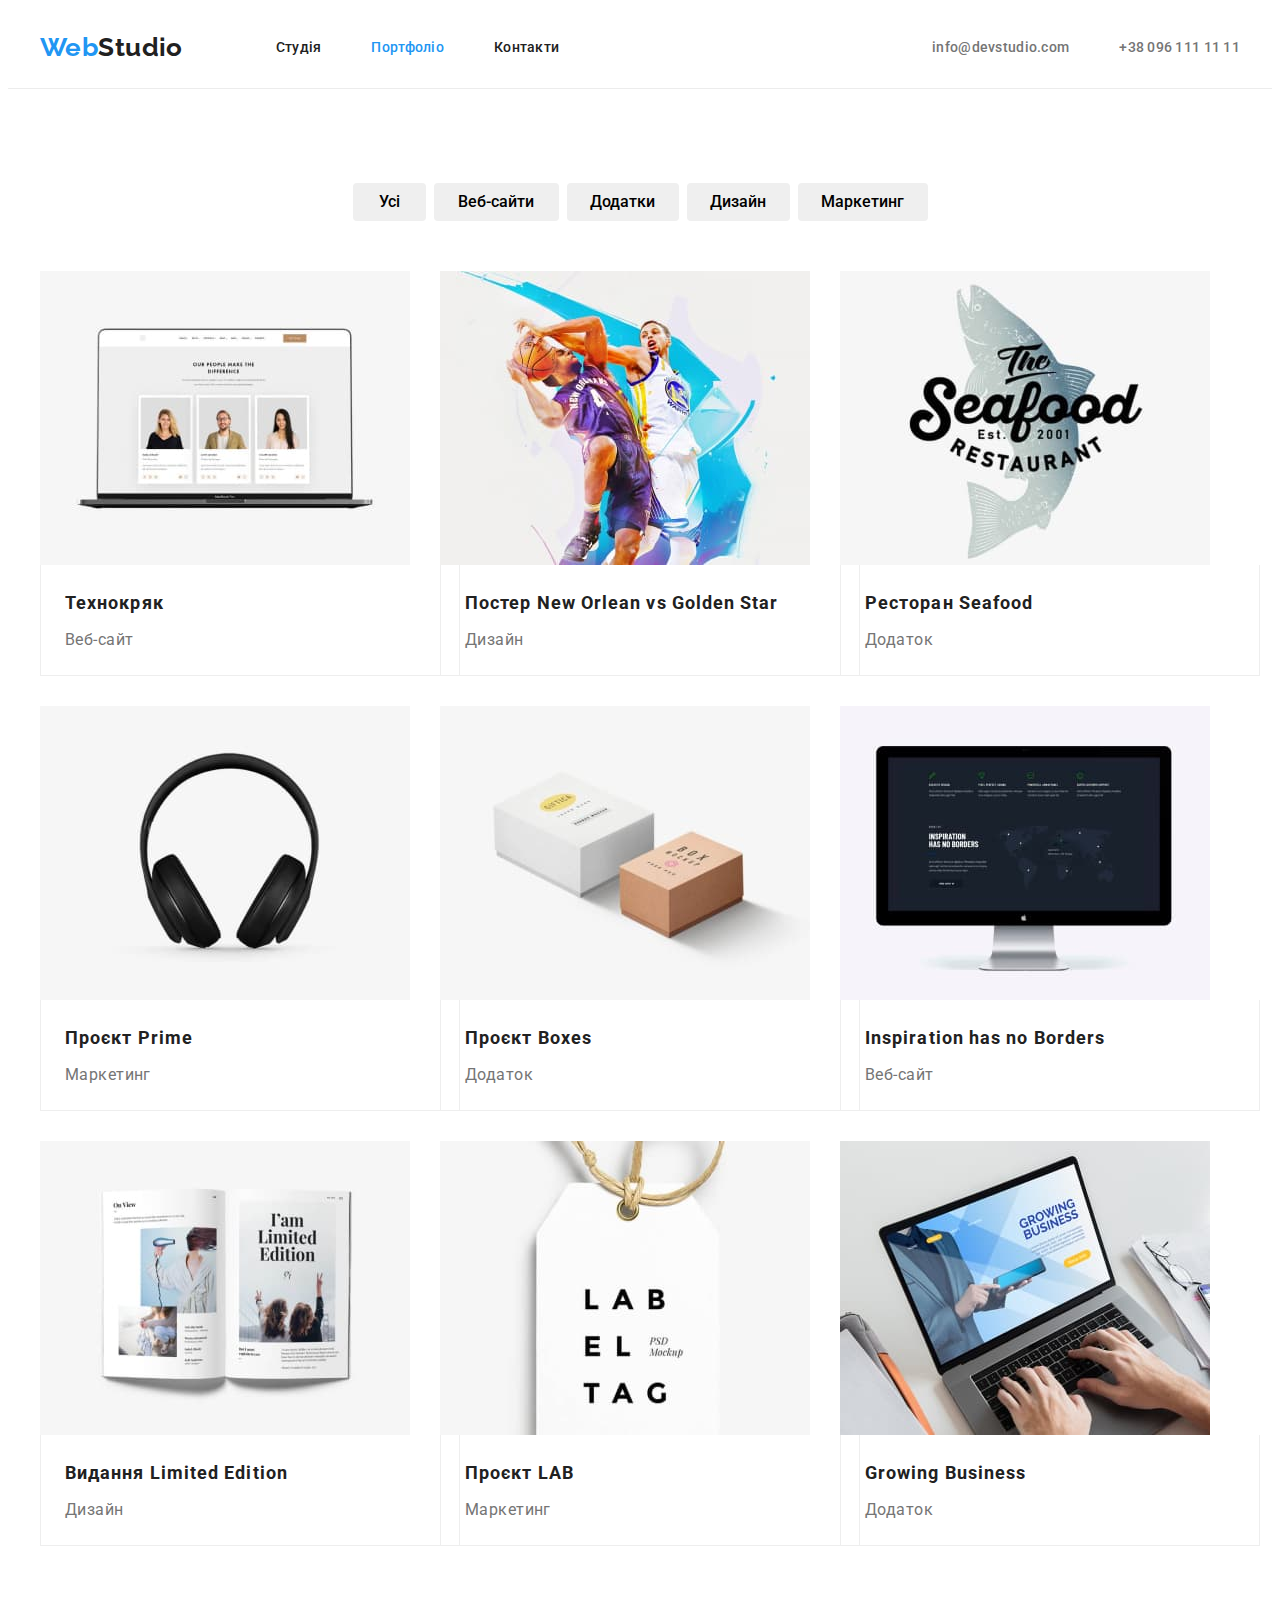
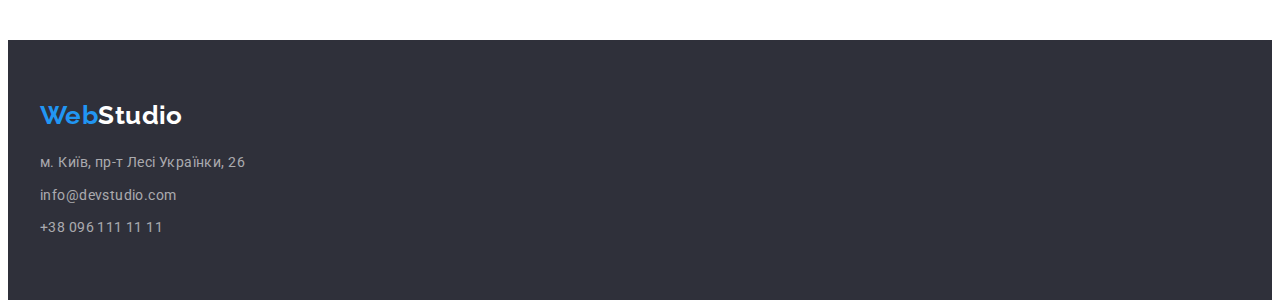
==== portfolio.html @ 88e623e2 "create" ====
<!DOCTYPE html>
<html lang="uk">
<head>
    <meta charset="UTF-8">
    <meta http-equiv="X-UA-Compatible" content="IE=edge">
    <meta name="viewport" content="width=device-width, initial-scale=1.0">
    <title>WebStudio</title>
    <link rel="preconnect" href="https://fonts.googleapis.com">
    <link rel="preconnect" href="https://fonts.gstatic.com" crossorigin>
    <link href="https://fonts.googleapis.com/css2?family=Raleway:wght@700&family=Roboto:wght@400;500;700;900&display=swap" rel="stylesheet">
    <link rel="stylesheet" href="https://cdnjs.cloudflare.com/ajax/libs/modern-normalize/1.1.0/modern-normalize.min.css" integrity="sha512-wpPYUAdjBVSE4KJnH1VR1HeZfpl1ub8YT/NKx4PuQ5NmX2tKuGu6U/JRp5y+Y8XG2tV+wKQpNHVUX03MfMFn9Q==" crossorigin="anonymous" referrerpolicy="no-referrer" />
    <link rel="stylesheet" href="./css/style.css" >
</head>
<body>
        <!--Шапка-->
        <header class="head-top  ">
        <div class="container main-nav">
        <a href="./index.html" class="logo"> <span class="logo-web">Web</span>Studio</a>
            <!--Навігація по сайті-->
            <nav class="nav">
                <ul class="site-nav">
                    <li class="item-nav">
                    <a href="./index.html" class="header-link ">Студія</a> 
                    </li>
                    <li class="item-nav">
                        <a href="./portfolio.html" class="header-link current">Портфоліо</a>
                    </li>
                    <li class="item-nav">
                        <a href="" class="header-link ">Контакти</a>
                    </li>
                </ul>
            </nav>
            <!--Контатки-->
            <ul class="auth-nav">
                <li class="item-nav">
                    <a href="mailto:info@devstudio.com" class="header-link">info@devstudio.com</a>
                </li>
                <li class="item-nav">
                    <a href="tel:+380961111111" class="header-link">+38 096 111 11 11</a>
                </li>
            </ul>
        </div>
        </header>
    
    <main>  
        <!--Кнопки фільтру-->
        
    <section class="  section ">
            <div class="container">  
            <h1 class="visually-hidden">Навігація фільтром сайту</h1>
            <ul class="buttons-filters ">
                <li class="buttons-filter"> 
                    <button class="button-filter button-all" type="button">Усі</button> 
                </li>
                <li class="buttons-filter">
                    <button class="button-filter button-web" type="button">Веб-сайти</button>
                </li>
                <li class="buttons-filter">
                    <button class="button-filter button-adds" type="button">Додатки</button>
                </li>
                <li class="buttons-filter">
                    <button class="button-filter button-dysain" type="button">Дизайн</button>
                </li>
                <li class="buttons-filter">
                    <button class="button-filter button-market" type="button">Маркетинг</button>
                </li>
            </ul>   
            <ul class="pic-list">
                <li class="photos-list">
                    <img src="./images/techno.jpg" class="img-item" width="370" height="294" alt="Зображення Ноутбук">
                    <div class="cards">
                        <h2 class="pic-title">Технокряк</h2>
                        <p class="pic-paragraph">Веб-сайт</p>
                    </div>
                </li>
                <li class="photos-list">
                    <img src="./images/new-orlean.jpg" class="img-item" width="370" height="294" alt="Пострер з баскетболістами">
                    <div class="cards">   
                        <h2 class="pic-title">Постер New Orlean vs Golden Star</h2>
                        <p class="pic-paragraph">Дизайн</p>
                    </div>    
                </li>
                <li class="photos-list">
                    <img src="./images/restoran.jpg" class="img-item" width="370" height="294" alt="Постер ресторану">
                    <div class="cards">    
                        <h2 class="pic-title">Ресторан Seafood</h2>
                        <p class="pic-paragraph">Додаток</p>
                    </div>    
                </li>
                <li class="photos-list">
                    <img src="./images/prime.jpg" class="img-item" width="370" height="294" alt="Зображення навушники">
                    <div class="cards">   
                        <h2 class="pic-title">Проєкт Prime</h2>
                        <p class="pic-paragraph">Маркетинг</p>
                    </div>
                </li>
                <li class="photos-list">
                    <img src="./images/boxes.jpg" class="img-item" width="370" height="294" alt="Зображення дві коробки ">
                    <div class="cards">   
                        <h2 class="pic-title">Проєкт Boxes</h2>
                        <p class="pic-paragraph">Додаток</p>
                    </div>
                </li>
                <li class="photos-list">
                    <img src="./images/inspiration.jpg" class="img-item" width="370" height="294" alt="Зображення монітор">
                    <div class="cards">    
                        <h2 class="pic-title">Inspiration has no Borders</h2>
                        <p class="pic-paragraph">Веб-сайт</p>
                    </div>
                </li>
                <li class="photos-list">
                    <img src="./images/limited.jpg" class="img-item" width="370" height="294" alt="Зображення відкрита книга">
                    <div class="cards">    
                        <h2 class="pic-title">Видання Limited Edition</h2>
                        <p class="pic-paragraph">Дизайн</p>
                    </div>
                </li>
                <li class="photos-list">
                    <img src="./images/lab.jpg" class="img-item" width="370" height="294" alt="Зображення лейба">
                    <div class="cards">    
                        <h2 class="pic-title">Проєкт LAB</h2>
                        <p class="pic-paragraph">Маркетинг</p>
                    </div>
                </li>
                <li class="photos-list">
                    <img src="./images/growing.jpg" class="img-item" width="370" height="294" alt="Зображення робота за на ноутбуці">
                    <div class="cards">    
                        <h2 class="pic-title">Growing Business</h2>
                        <p class="pic-paragraph">Додаток</p>
                    </div>
                </li>
            </ul>
        </div>
    </section>
    </main>
    
        <!--Підвал-->
        <footer class="footer">
        <div class="container footer-item">
            <a href="./index.html" class="logo-footer"><span class="logo-web">Web</span>Studio</a>
            <address class="address">
                <ul class="site-nav-footer">
                    <li>
                        <a href="https://goo.gl/maps/zZceFbnyoAsrNm7R6" class="address-items" rel="noreferrer noopener" target="_blank">м. Київ, пр-т Лесі Українки, 26</a>
                    </li>
                    <li>
                        <a href="mailto:info@devstudio.com" class="address-items">info@devstudio.com</a>
                    </li>
                    <li>
                        <a href="tel:+380961111111" class="address-items">+38 096 111 11 11</a>
                    </li>
                </ul>
            </address>
        </div>
        </footer>
    </body>
</html>
---- css/style.css ----
:root {
    --primary-text-color: #212121;
    --acent-color: #2196F3;
    --secondary-texy-color:#757575;
    --primary-fon-color: #ffffff;
    --secondary-fon-col: #F5F4FA;
    --darc-fon-color:#2F303A;
    --adres-color:rgba(255, 255, 255, 0.6);
    --work-fon-color:#F5F5F5;
    --header-border-color:#ECECEC;
    --color-cards-border: #EEEEEE;
    


    --primary-padding-bottom: 10px;
    
    

}
/* Палітра кольорів сайту */
/* Колір header : #FFFFFF; */
/* Колір секції наші переваги, і footer :  #2F303A */
/* Колір секцій наші переваги, чим ми займаємося :  #F5F5F5; */
/* Колір секції Наша команда : #F5F4FA */
/* Акцент: #2196F3; */
/* колір тексту: #2196F3; */
/* колір другорядного тексту: #757575; */


/* ------------index.html------------*/

body {
    font-family: 'Roboto', 'sans-serif';
    color: var(--primary-text-color);
    background-color:var(--primary-fon-color);
    font-weight: 400;
    font-size: 14px;
    line-height: 1.7;
    letter-spacing: 0.03em;
}

h1, h2, h3, h4, h5, h6, p {
    margin: 0;
    
}

ul {
    padding: 0;
    margin: 0;
   

}
.section {
    padding-top: 94px;
    padding-bottom:  94px;
}


/* ------------Шапка------------*/
header .auth-nav {
    display: flex;
}

.head-top  {
    background-color: var(--primary-fon-color);
    border-bottom: 1px solid var(--header-border-color);
    
}


.logo {
    font-family: 'Raleway', 'sans-serif';
    font-weight: 700;
    font-size: 26px;
    line-height: 1.2;
    text-decoration: none;
    color: var(--primary-text-color); 
    margin-right: 93px;   
}
.logo-web {
    color: var(--acent-color)
}

/* ------------Навігація по сайті------------*/


.main-nav {
    display: flex;
    align-items: center;
}

.site-nav {
    color: var(--primary-text-color);
    display: flex;      
}

.nav {
    margin-right: auto;
}

.site-nav .item-nav:not(:last-child) {
    margin-right: 50px;
}

.site-nav .header-link,
.site-nav {
    color: var(--primary-text-color);   
}

.site-nav .header-link:hover,
.site-nav .header-link:focus {
    color: var(--acent-color);
}

.header-link:active {
    color: var(--acent-color);
}
.header-link {
    display: block;
    padding-top: 32px;
    padding-bottom: 32px;
    font-weight: 500;
    font-size: 14px;
    line-height: 1.14;
    letter-spacing: 0.02em;
}

.auth-nav .item-nav + .item-nav {
    margin-left: 50px;
} 
/* ------------Контатки------------*/

.main-nav {
    justify-content: center;
}

.auth-nav .header-link,
.auth-nav  {
    color: var(--secondary-texy-color);
}


.auth-nav .header-link:hover,
.auth-nav .header-link:focus 
{
    color: var(--acent-color);
}

.site-nav .header-link.current {
    color: var(--acent-color);
}

.header-link {
    text-decoration: none;
}
.site-nav,
.auth-nav,
.list-benefits,
.team-list,
.buttons-filter,
.photos-list,
.list-work,
.site-nav-footer
{
    list-style: none;
}
/* ------------Герой------------*/

 .section-hero {
    background-color: var(--darc-fon-color);
    text-align: center; 
    padding-top: 200px;
    padding-bottom:200px;
    
}

.section .section-hero {
    padding: 0;
}

.hero-title {
    color: var(--primary-fon-color);
    max-width: 696px;
    font-weight: 900;
    font-size: 44px;
    line-height: 1.36;
    letter-spacing: 0.06em;
    text-transform: uppercase;
    margin-bottom: 30px;
    margin-left: auto;
    margin-right: auto;
    
}


/* ------------Кнопи------------*/

/* ------------Кнопки портфоліо------------*/
.buttons-filter  .button {
    font-weight: 500;
    font-size: 16px;
    line-height: 1.62;
    color: var(--primary-text-color);
    background-color: var(--secondary-fon-col);
    border: none;
}

.button {
    background-color: var(--secondary-fon-col);
    
}

.button-filter:hover,
.button-filter:focus,
.button-filter:active
 {
    background-color:var(--acent-color);
    color: var(--primary-fon-color);
    box-shadow: 0px 3px 1px rgba(0, 0, 0, 0.1), 0px 1px 2px rgba(0, 0, 0, 0.08), 0px 2px 2px rgba(0, 0, 0, 0.12);
    border-radius: 4px;
 }
 .button-filter {
    font-family: 'Roboto', 'sans-serif';
    border: 0;
    font-weight: 500;
    font-size: 16px;
    line-height:1.62;
    text-align: center;
    border-radius: 4px;
    cursor: pointer;
    max-height: 38px;
    padding-top: 6px;
    padding-bottom: 6px;
    padding-left: 22px;
    padding-right: 22px;
    
 }
 .button-all {
    width: 73px;
    padding-left: 25px;
    padding-right: 25px;
}
.button-web {
    width: 125px;
}
.button-adds {
    width: 112px;
}
.button-dysain {
    width: 103px;
}
.button-market {
    width: 130px;
    
}

 /* ------------Кнопка секції герой------------*/

.button-style {

    background-color: var(--acent-color);
    color: var(--primary-fon-color);
    border: none;
    cursor: pointer;
    font-weight: 700;
    font-size: 16px;
    line-height: 1.87;
    display: inline-block;
    background: var(--acent-color);
    border-radius: 4px;
    max-width: 216px;
    max-height: 50px;
    padding: 10px 32px;

    
}   
.button-style:hover,
.button-style:focus,
.button-style:active
 {
    background-color: var(--secondary-fon-col);
    color: var(--primary-text-color);
    box-shadow: 0px 4px 4px rgba(0, 0, 0, 0.15);
    border-radius: 4px;
}
/* ------------Наші переваги------------*/



.list-benefits {
    display: flex;    
}
.list-item {
    width: 270px;
}

.list-benefits .list-item:not(:last-child) {
     margin-right: 30px;

}

.visually-hidden { 
    position: absolute;
    width: 1px;
    height: 1px;
    margin: -1px;
    border: 0;
    padding: 0;
    white-space: nowrap;
    clip-path: inset(100%);
    clip: rect(0 0 0 0);
    overflow: hidden;
}

.list-title {
    font-weight: 700;
    line-height: 1.14;
    text-transform: uppercase;
    color: var(--primary-text-color);
    margin-bottom:var(--primary-padding-bottom) ;
}
.paragraph {
    
    color: var(--secondary-texy-color);
}

/* ------------Чим ми займаємося------------*/

.nopadding {
    padding-top: 0px;
}

.section-work-title {
    font-weight: 700;
    font-size: 36px;
    line-height: 1.16;
    letter-spacing: 0.03em;
    
}

.section-work-title {
    margin-bottom: 50px;
    text-align: center;
}
.list-work { 
    display:flex;    
    
}
.list-work .item-do {
    margin-right: 30px;
}
.list-work .item-do:last-child {
    margin-right: 0;
}

.img-item,
.team-picks {
    display: block;
    width: 100%;
    height: auto;
}

/* ------------Наша команда------------*/

.section-team {
    background-color: var(--secondary-fon-col);        
}

.section-title {
    font-weight: 700;
    font-size: 36px;
    line-height: 1.16;
    text-align: center;
    margin-bottom: 50px;
}

.paragraph-team {
    font-size: 16px;
    text-align: center;
    color: var(--secondary-texy-color); 
    margin-bottom: 30px;
}
.team-title {
    font-size: 16px;
    font-weight: 500;
    line-height: 1.18;
    text-align: center;
    margin-bottom:var(--primary-padding-bottom) ;    
}
.team {
    display: flex;
    justify-content: center;
}
.team .team-list:not(:last-child) {
    margin-right: 30px;
}
.team-picks {
    margin-bottom: 30px;
}
.team-list {
    box-shadow: 0px 1px 3px rgba(0, 0, 0, 0.12), 0px 1px 1px rgba(0, 0, 0, 0.14), 0px 2px 1px rgba(0, 0, 0, 0.2);
border-radius: 0px 0px 4px 4px;
background-color: var(--primary-fon-color);

}

/* ------------Підвал------------*/

.footer {
    background-color: var(--darc-fon-color); 
    padding-top: 60px;
    padding-bottom: 60px; 
}

.footer-item > .logo-footer {
    margin-bottom: 20px;
    
}


.logo-footer {
    font-family: 'Raleway', 'sans-serif';
    font-weight: 700;
    font-size: 26px;
    line-height: 1.2;
    color: var(--primary-fon-color);
    text-decoration: none;
    display: inline-block;
    
}

.site-nav-footer > li:not(:last-child) {
    margin-bottom: 9px;
    
}


.address {
    font-style: normal;
}
.address-item {
    color: var(--primary-fon-color);
    text-decoration: none;
}

.address-items {
    color: var(--adres-color); 
    text-decoration: none;   
}
.address-items:hover,
.address-items:focus {
    color: var(--acent-color);
}

/* --------Портфоліо--------- */
.pic-title {
    font-weight: 700;
    font-size: 18px;
    line-height: 2;
    letter-spacing: 0.06em;
    color: var(--primary-text-color);
    
}
.pic-paragraph {
    font-size: 16px;
    line-height: 1.87;
    color: var(--secondary-texy-color);
}


/* --------Універсальні--------- */

.container {
    width: 1200px;
    padding-left:  15px;
    padding-right:  15px;
    margin: 0 auto;
    
}


.port {
    border: 1px solid var(--header-border-color);
    border-top: none;
    border-left: none;
    border-right: none;
}
.pic-list {
    display: flex;
    flex-wrap: wrap;       
}

.photos-list {
    width: 370px;
    margin-right: 30px;
    margin-bottom: 30px;
    
}

.photos-list:nth-child(3n) {
    margin-right: 0;
    
}
.photos-list:nth-last-child(-n+3) {
    margin-bottom: 0;
}

.buttons-filters {
    display: flex;
    justify-content:center;
    margin-bottom: 50px;
   
}
.buttons-filter:not(:first-child) {
    margin-left: 8px;
}

.portfolio-list {
    justify-content: center;
}


.cards {
    border: 1px solid var(--color-cards-border);
    border-top: none;
    width: 370px;
    padding-top: 20px;
    padding-bottom: 20px;
    padding-left: 24px;
    padding-right: 24px;
}

.cards> .pic-title {  
    margin-bottom: 4px;
}
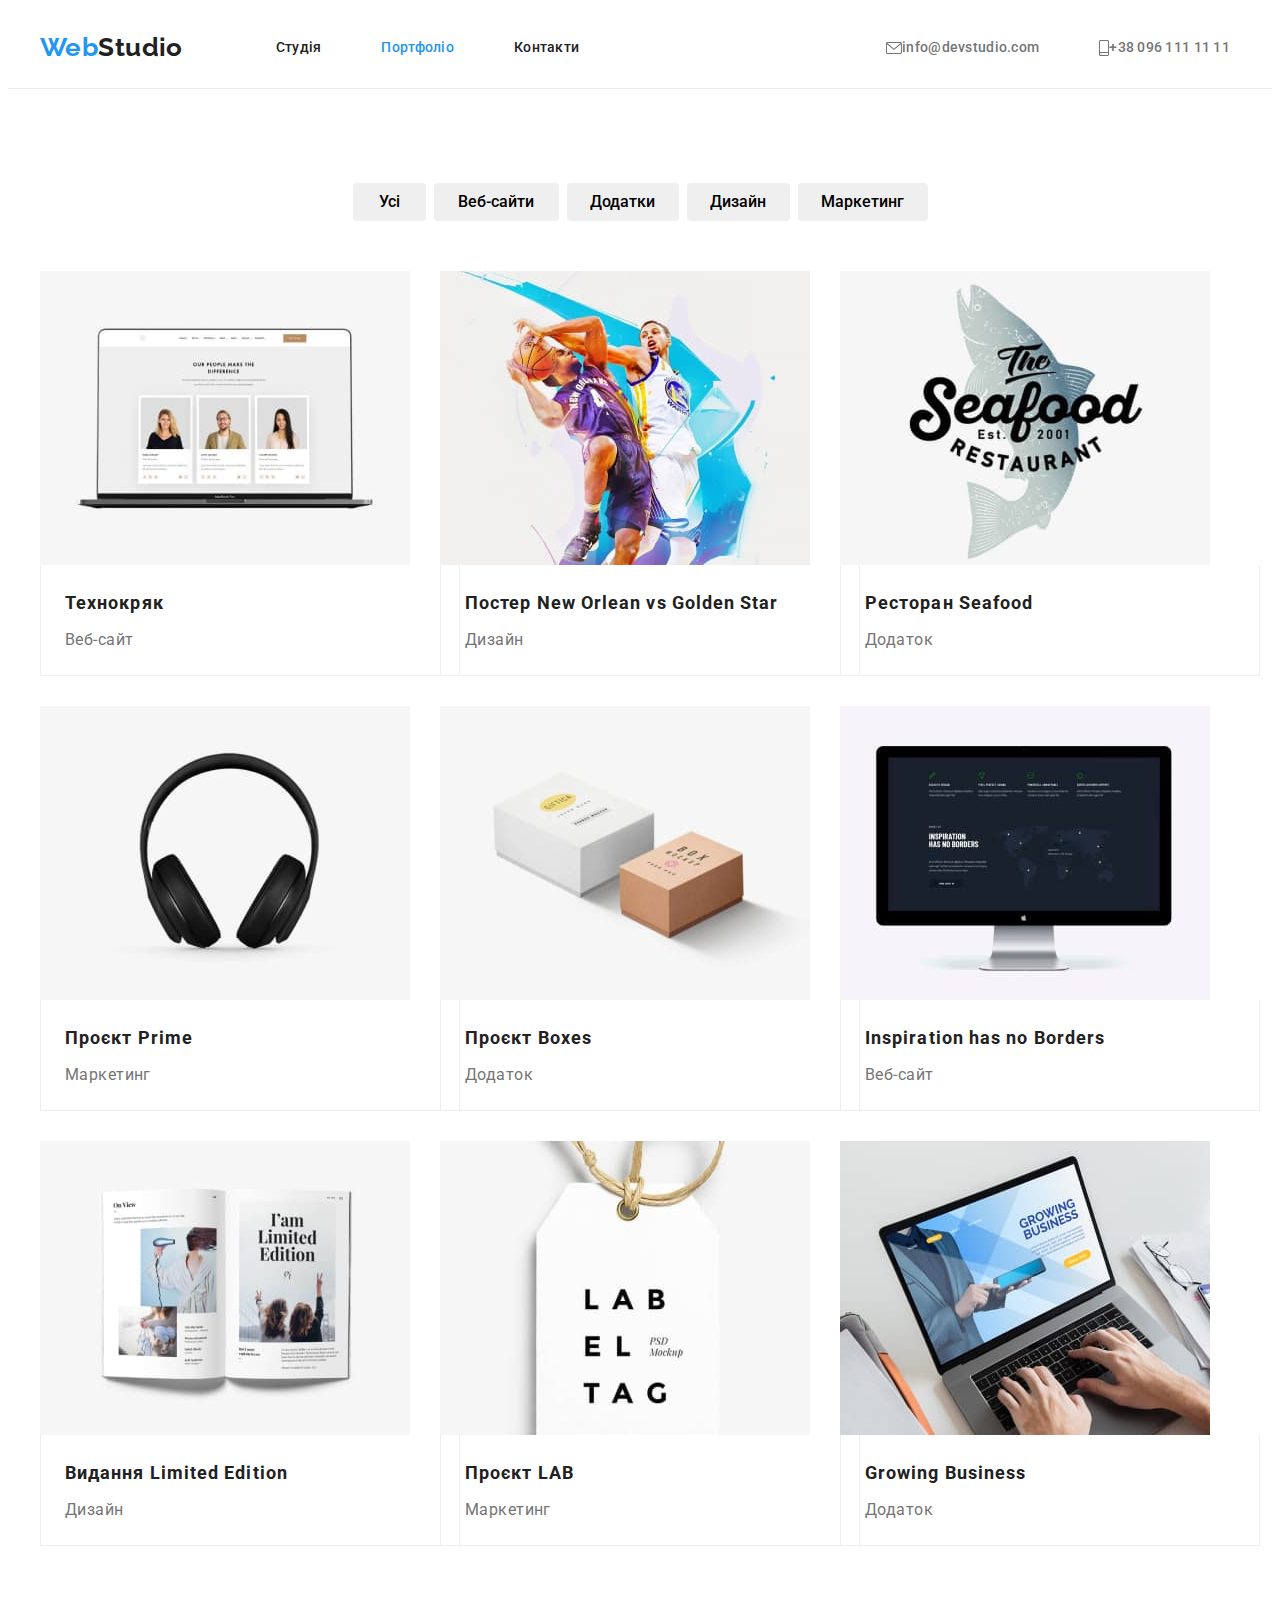
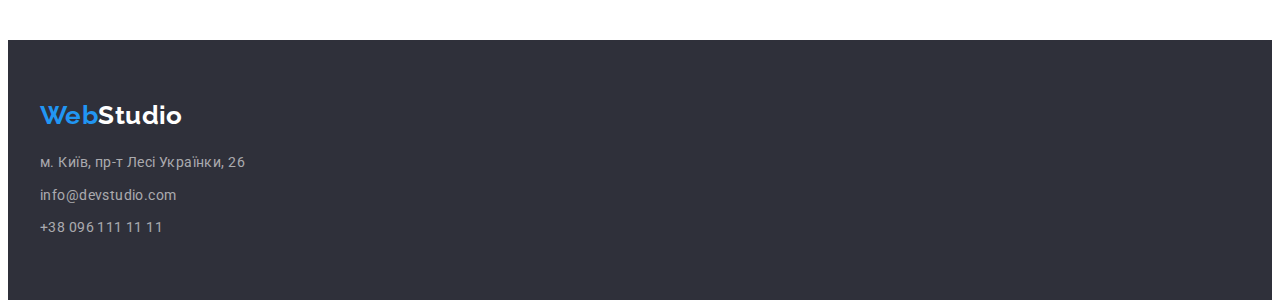
==== commit ba294eaa: "wd" ====
--- a/portfolio.html
+++ b/portfolio.html
@@ -33,10 +33,14 @@
             <!--Контатки-->
             <ul class="auth-nav">
                 <li class="item-nav">
-                    <a href="mailto:info@devstudio.com" class="header-link">info@devstudio.com</a>
+                    <a href="mailto:info@devstudio.com" class="header-link"><svg width="16" height="12" class="icon-mail">
+                        <use href="./images/icons.svg#icon-letter"></use>
+                     </svg>info@devstudio.com</a>
                 </li>
                 <li class="item-nav">
-                    <a href="tel:+380961111111" class="header-link">+38 096 111 11 11</a>
+                    <a href="tel:+380961111111" class="header-link"><svg width="10" height="16" class="icon-mail">
+                        <use href="./images/icons.svg#icon-tel"></use>
+                     </svg>+38 096 111 11 11</a>
                 </li>
             </ul>
         </div>
--- a/css/style.css
+++ b/css/style.css
@@ -9,6 +9,9 @@
     --work-fon-color:#F5F5F5;
     --header-border-color:#ECECEC;
     --color-cards-border: #EEEEEE;
+    --background-color-hero: #C4C4C4;
+    --border-clients-color: #AFB1B8;
+    --bacjground-color-footer-lincs: rgba(255, 255, 255, 0.1);
     
 
 
@@ -81,6 +84,8 @@
     color: var(--acent-color)
 }
 
+
+
 /* ------------Навігація по сайті------------*/
 
 
@@ -160,22 +165,77 @@
 .buttons-filter,
 .photos-list,
 .list-work,
-.site-nav-footer
+.site-nav-footer,
+.list-client,
+.footer-list
 {
     list-style: none;
 }
+
+.icon-nav1,
+.icon-nav2 {
+    margin-right: 10px;
+}
+
+.icon-nav1:hover,
+.icon-nav2:focus {
+    color: var(--acent-color);
+    fill: currentColor;
+}
+
+.icon-nav1 {
+    width: 16px;
+    height: 12px;
+    fill: var(--secondary-texy-color);
+}
+.icon-nav2 {
+    width: 10px;
+    height: 16px;
+    fill: var(--secondary-texy-color);
+}
+
+
+.header-link {
+    display: flex;
+    margin-right: 10px;
+    align-items: center;
+    justify-content: center;
+
+}
+/* ------------Декоративні елементи------------*/
+
+.icon-nav1,
+.icon-nav2 {
+    color: var(--secondary-texy-color);
+    fill: var(--secondary-texy-color);
+}
+
+.nav-icon:hover,
+.nav-icon:focus {
+    color: var(--acent-color);
+}
+
 /* ------------Герой------------*/
 
  .section-hero {
-    background-color: var(--darc-fon-color);
+
+    background-image: linear-gradient(rgba(47, 48, 58, 0.4),
+    rgba(47, 48, 58, 0.4)),
+    url(../images/hero.jpg) ;
+    background-repeat: no-repeat; 
+    background-size: cover;
+    background-color: var(--darc-fon-color); 
     text-align: center; 
     padding-top: 200px;
     padding-bottom:200px;
+    max-width: 1600px;
+    margin: 0 auto;
     
 }
 
 .section .section-hero {
     padding: 0;
+    
 }
 
 .hero-title {
@@ -216,7 +276,10 @@
  {
     background-color:var(--acent-color);
     color: var(--primary-fon-color);
-    box-shadow: 0px 3px 1px rgba(0, 0, 0, 0.1), 0px 1px 2px rgba(0, 0, 0, 0.08), 0px 2px 2px rgba(0, 0, 0, 0.12);
+    box-shadow: 0px 3px 1px 
+    rgba(0, 0, 0, 0.1), 0px 1px 2px 
+    rgba(0, 0, 0, 0.08), 0px 2px 2px 
+    rgba(0, 0, 0, 0.12);
     border-radius: 4px;
  }
  .button-filter {
@@ -322,7 +385,23 @@
 .paragraph {
     
     color: var(--secondary-texy-color);
-}
+
+}
+
+  
+.privileges-item {
+    display: flex;
+    justify-content: center;
+    align-items: center;
+    margin-bottom: 30px;
+    width: 270px;
+    height: 120px;
+    background: #F5F4FA;
+    border-radius: 4px;
+    
+}
+
+
 
 /* ------------Чим ми займаємося------------*/
 
@@ -378,7 +457,7 @@
     font-size: 16px;
     text-align: center;
     color: var(--secondary-texy-color); 
-    margin-bottom: 30px;
+    margin-bottom: 16px;
 }
 .team-title {
     font-size: 16px;
@@ -398,9 +477,87 @@
     margin-bottom: 30px;
 }
 .team-list {
-    box-shadow: 0px 1px 3px rgba(0, 0, 0, 0.12), 0px 1px 1px rgba(0, 0, 0, 0.14), 0px 2px 1px rgba(0, 0, 0, 0.2);
+    box-shadow: 
+    0px 1px 3px
+    rgba(0, 0, 0, 0.12),
+    0px 1px 1px rgba(0, 0, 0, 0.14),
+    0px 2px 1px rgba(0, 0, 0, 0.2);
 border-radius: 0px 0px 4px 4px;
 background-color: var(--primary-fon-color);
+
+}
+
+.team-list-socialm {
+    display: flex;
+    justify-content: center;
+    align-items: center;
+}
+
+.team-item-socialm {
+ width: 44px;
+ height: 44px;
+ padding-bottom: 30px;
+ 
+}
+.team-item-socialm:not(:last-child) {
+margin-right: 10px;
+}
+.team-soc-link  {
+    width: 100%;
+    height: 100%;  
+    display: flex;
+    border-radius: 50%;
+    justify-content: center;
+    align-items: center;
+    
+}
+.team-soc-link:focus 
+
+/* ------------Наші клієнти------------*/
+.section-clients {
+    background-color: var(--work-fon-color);
+}
+.list-client {
+    display: flex;
+    justify-content: center;
+
+}
+.client-header {
+    
+    font-size: 36px;
+    line-height: 1.16;
+    text-align: center;
+    display: flex;
+    justify-content: center;
+    align-items: center;
+    margin-bottom: 50px;
+}
+.company {
+    width: 170px;
+    height: 92px;
+    border: 1px solid var(--border-clients-color);
+    border-radius: 4px;
+    align-items: center;
+    justify-content: center;
+}
+.company:not(:last-child) {
+    margin-right: 30px;
+}
+.icon-clients {
+    display: inline-block;
+    align-items: center;
+    justify-content: center;
+    padding: auto;
+    width: 106px;
+    height: 60px;
+    
+}
+
+.company-two {
+    display: inline-flex;
+    padding: 16px 32px;
+    align-items: center;
+    justify-content: center;
 
 }
 
@@ -437,6 +594,8 @@
 
 .address {
     font-style: normal;
+    width: 231px;
+    margin-right: 70px;
 }
 .address-item {
     color: var(--primary-fon-color);
@@ -450,6 +609,57 @@
 .address-items:hover,
 .address-items:focus {
     color: var(--acent-color);
+}
+
+.footer-title {
+    color:var(--secondary-fon-col);
+    font-weight: 700;
+    font-size: 14px;
+    line-height: 1.14;
+    letter-spacing: 0.03em;
+    text-transform: uppercase;
+    margin-bottom: 20px;
+}
+
+.footer-soc-lincs {
+    display: inline-flex;
+    justify-content: center;
+    align-content: center;
+    width: 44px;
+    height: 44px;
+    background-color:var(--bacjground-color-footer-lincs);
+    border-radius: 50%;
+}
+
+.footer-soc-lincs:focus,
+.footer-soc-lincs:hover {
+    background-color: var(--acent-color);
+}
+
+.footer-soc-lincs:not(:last-child) {
+    margin-right: 10px;
+    }
+
+.footer-icon-linc {
+    display: flex;
+    justify-content: center;
+    align-items: center;
+}
+.footer-div {
+    display: flex;
+    align-items: center;
+}
+
+.logo-footer {
+    margin-bottom: 20px;
+}
+
+.div-fot {
+    margin-bottom: 30px;
+}
+
+.icons-svg {
+    fill:var(--primary-fon-color);
 }
 
 /* --------Портфоліо--------- */
@@ -504,7 +714,22 @@
 .photos-list:nth-last-child(-n+3) {
     margin-bottom: 0;
 }
-
+.photos-list:hover
+ {
+    box-shadow: 0px 3px 1px
+     rgba(0, 0, 0, 0.1), 0px 1px 2px 
+     rgba(0, 0, 0, 0.08), 0px 2px 2px
+     rgba(0, 0, 0, 0.12);
+    border-radius: 4px;
+}
+
+.photos-list:focus {
+    box-shadow: 0px 3px 1px
+     rgba(0, 0, 0, 0.1), 0px 1px 2px 
+     rgba(0, 0, 0, 0.08), 0px 2px 2px
+     rgba(0, 0, 0, 0.12);
+    border-radius: 4px;
+}
 .buttons-filters {
     display: flex;
     justify-content:center;
@@ -533,3 +758,4 @@
 .cards> .pic-title {  
     margin-bottom: 4px;
 }
+
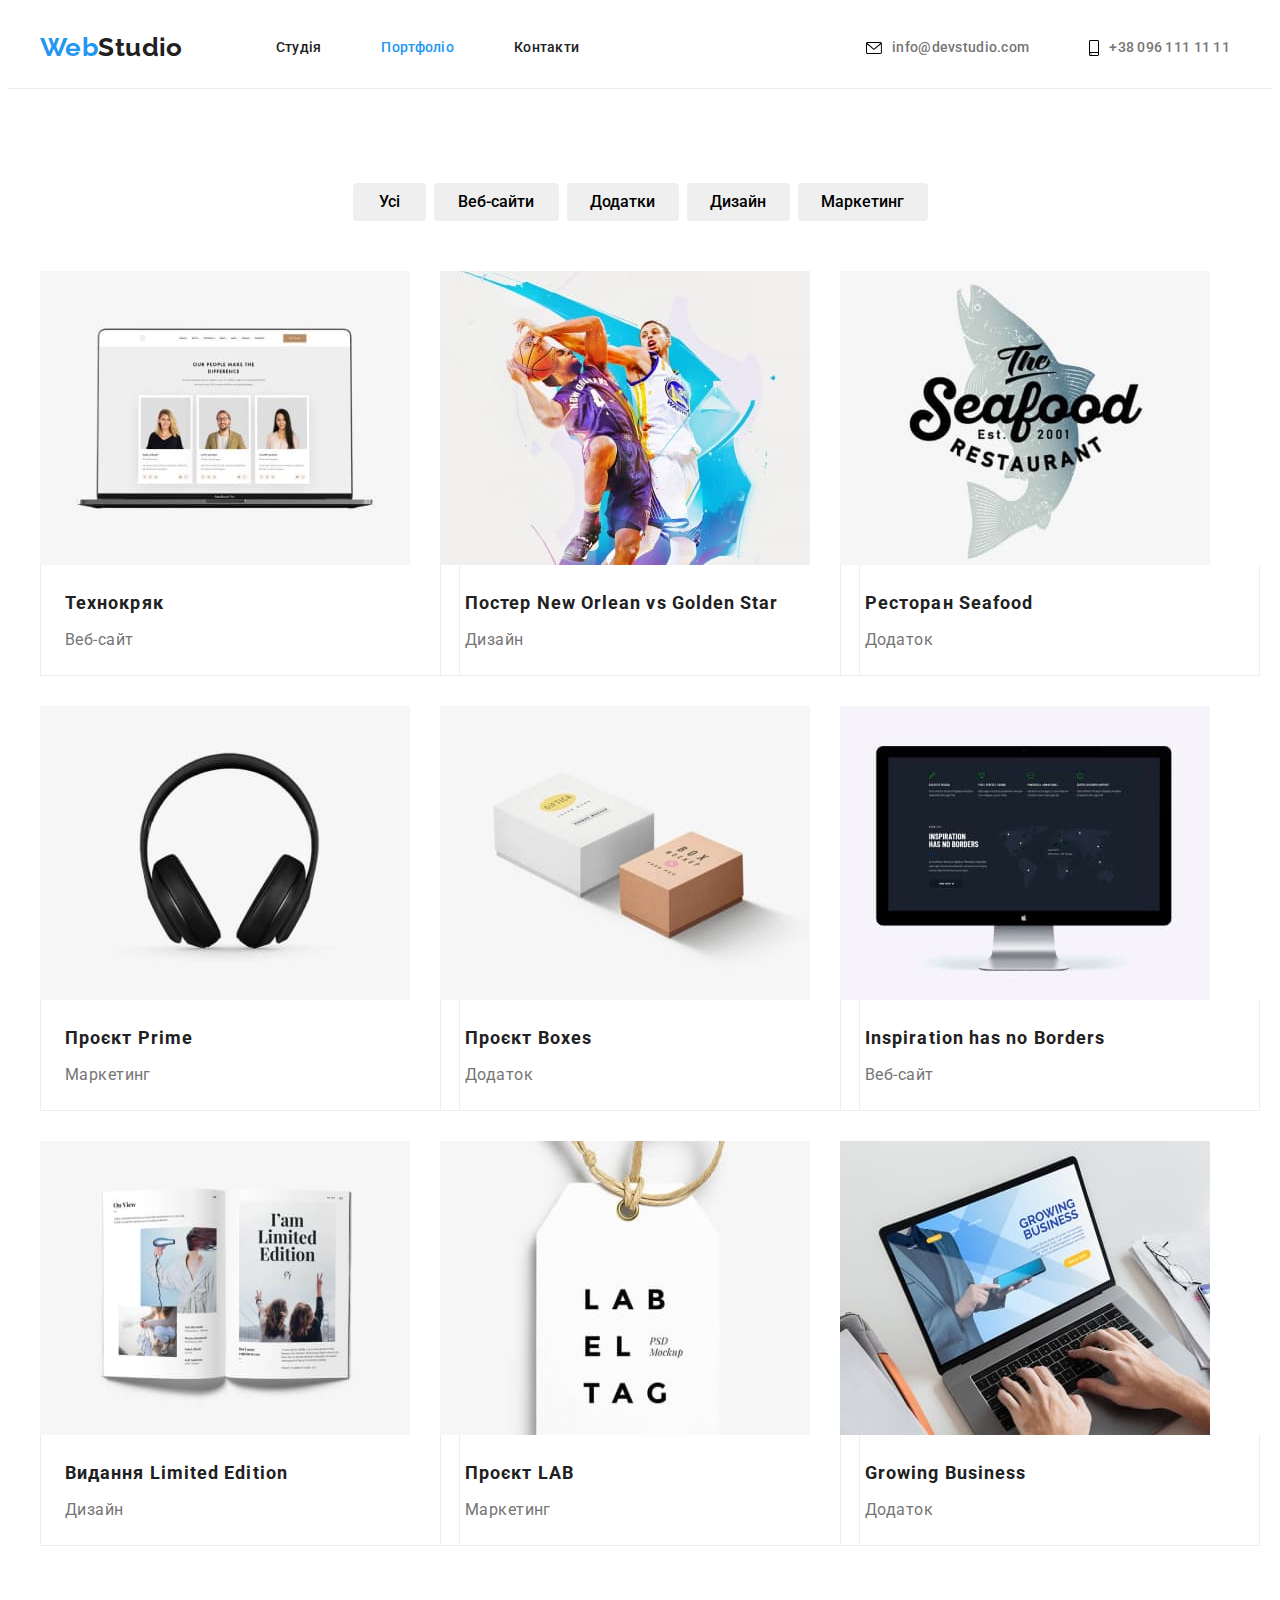
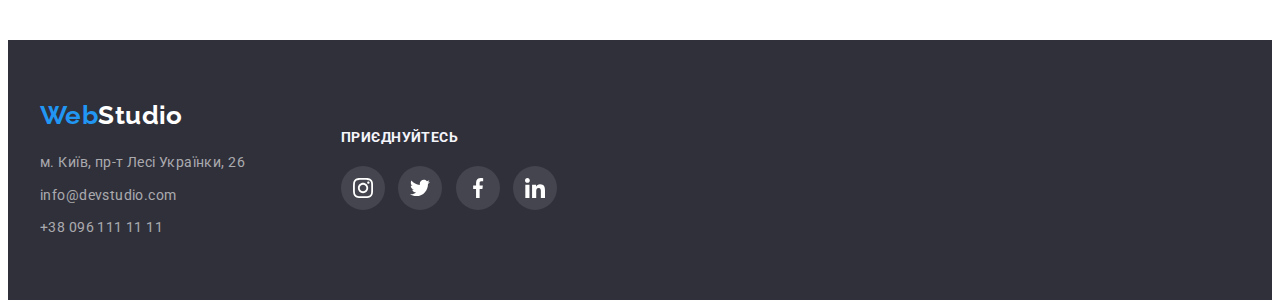
==== commit c748bf89: "add hover and focus in company sections" ====
--- a/portfolio.html
+++ b/portfolio.html
@@ -140,22 +140,57 @@
     
         <!--Підвал-->
         <footer class="footer">
-        <div class="container footer-item">
-            <a href="./index.html" class="logo-footer"><span class="logo-web">Web</span>Studio</a>
-            <address class="address">
-                <ul class="site-nav-footer">
-                    <li>
-                        <a href="https://goo.gl/maps/zZceFbnyoAsrNm7R6" class="address-items" rel="noreferrer noopener" target="_blank">м. Київ, пр-т Лесі Українки, 26</a>
-                    </li>
-                    <li>
-                        <a href="mailto:info@devstudio.com" class="address-items">info@devstudio.com</a>
-                    </li>
-                    <li>
-                        <a href="tel:+380961111111" class="address-items">+38 096 111 11 11</a>
-                    </li>
-                </ul>
-            </address>
-        </div>
-        </footer>
+            <div class="container footer-item">
+                <div class="footer-div">
+                <address class="address">
+                <a href="./index.html" class="logo-footer"><span class="logo-web">Web</span>Studio</a>
+                    <ul class="site-nav-footer">
+                        <li>
+                            <a href="https://goo.gl/maps/zZceFbnyoAsrNm7R6" class="address-items" rel="noreferrer noopener" target="_blank">м. Київ, пр-т Лесі Українки, 26</a>
+                        </li>
+                        <li>
+                            <a href="mailto:info@devstudio.com" class="address-items">info@devstudio.com</a>
+                        </li>
+                        <li>
+                            <a href="tel:+380961111111" class="address-items link-end">+38 096 111 11 11</a>
+                        </li>
+                    </ul>
+                </address>
+                <div class="div-fot">
+                    <h3 class="footer-title">приєднуйтесь</h3>
+                    <ul class="footer-list">
+                        <li class="footer-soc-lincs">
+                            <a class="footer-icon-linc" href="#">
+                                <svg class="icons-svg" width="20" height="20">
+                                    <use href="./images/icons.svg#icon-instagram"></use>
+                                </svg>
+                            </a>
+                        </li>
+                        <li class="footer-soc-lincs">
+                            <a class="footer-icon-linc" href="#">
+                                <svg  class="icons-svg" width="20" height="20">
+                                    <use href="./images/icons.svg#icon-twitter-1"></use>
+                                </svg>
+                            </a>
+                        </li>
+                        <li class="footer-soc-lincs">
+                            <a class="footer-icon-linc" href="#">
+                                <svg class="icons-svg" width="20" height="20">
+                                    <use href="./images/icons.svg#icon-facebook"></use>
+                                </svg>
+                            </a>
+                        </li>
+                        <li class="footer-soc-lincs">
+                            <a class="footer-icon-linc" href="#">
+                                <svg class="icons-svg" width="20" height="20">
+                                    <use href="./images/icons.svg#icon-linkedin"></use>
+                                </svg>
+                            </a>
+                        </li>
+                    </ul>
+                </div>
+            </div>
+            </div>
+            </footer>
     </body>
 </html>--- a/css/style.css
+++ b/css/style.css
@@ -12,7 +12,7 @@
     --background-color-hero: #C4C4C4;
     --border-clients-color: #AFB1B8;
     --bacjground-color-footer-lincs: rgba(255, 255, 255, 0.1);
-    
+    --primery-icon-color:#AFB1B8;
 
 
     --primary-padding-bottom: 10px;
@@ -149,6 +149,7 @@
 .auth-nav .header-link:focus 
 {
     color: var(--acent-color);
+    fill: var(--acent-color);
 }
 
 .site-nav .header-link.current {
@@ -173,14 +174,13 @@
 }
 
 .icon-nav1,
-.icon-nav2 {
+.icon-mail {
     margin-right: 10px;
 }
 
 .icon-nav1:hover,
 .icon-nav2:focus {
-    color: var(--acent-color);
-    fill: currentColor;
+ fill: var(--acent-color);
 }
 
 .icon-nav1 {
@@ -202,18 +202,19 @@
     justify-content: center;
 
 }
+
+
+.header-link:focus,
+.header-link:hover
+ {
+    fill: var(--acent-color);
+}
+
 /* ------------Декоративні елементи------------*/
 
-.icon-nav1,
-.icon-nav2 {
-    color: var(--secondary-texy-color);
-    fill: var(--secondary-texy-color);
-}
-
-.nav-icon:hover,
-.nav-icon:focus {
-    color: var(--acent-color);
-}
+
+
+
 
 /* ------------Герой------------*/
 
@@ -496,7 +497,7 @@
 .team-item-socialm {
  width: 44px;
  height: 44px;
- padding-bottom: 30px;
+ margin-bottom: 30px;
  
 }
 .team-item-socialm:not(:last-child) {
@@ -509,9 +510,20 @@
     border-radius: 50%;
     justify-content: center;
     align-items: center;
-    
-}
-.team-soc-link:focus 
+
+}
+.team-soc-link:focus,
+.team-soc-link:hover {
+    background-color: var(--acent-color);
+} 
+
+.team-soc-link:hover .team-soc-icon {
+    fill: var(--primary-fon-color);
+}
+
+.team-soc-icon {
+    fill: var(--primery-icon-color);
+}
 
 /* ------------Наші клієнти------------*/
 .section-clients {
@@ -540,6 +552,17 @@
     align-items: center;
     justify-content: center;
 }
+
+.company:focus,
+.company:hover {
+    border: 1px solid var(--acent-color);
+}
+
+.icon-clients:focus,
+.icon-clients:hover {
+    fill: var(--acent-color);
+}
+    
 .company:not(:last-child) {
     margin-right: 30px;
 }
@@ -549,11 +572,14 @@
     justify-content: center;
     padding: auto;
     width: 106px;
-    height: 60px;
-    
-}
-
-.company-two {
+    height: 60px;  
+}
+
+.icon-clients {
+    fill: var(--primery-icon-color);
+}
+
+.company {
     display: inline-flex;
     padding: 16px 32px;
     align-items: center;
@@ -627,8 +653,14 @@
     align-content: center;
     width: 44px;
     height: 44px;
+    fill: var(--primary-fon-color);
     background-color:var(--bacjground-color-footer-lincs);
     border-radius: 50%;
+
+}
+
+.footer-icon-linc {
+    fill: var(--primary-fon-color);
 }
 
 .footer-soc-lincs:focus,
@@ -636,6 +668,7 @@
     background-color: var(--acent-color);
 }
 
+
 .footer-soc-lincs:not(:last-child) {
     margin-right: 10px;
     }
@@ -654,13 +687,11 @@
     margin-bottom: 20px;
 }
 
-.div-fot {
+.div-fot .fot-portfolio {
     margin-bottom: 30px;
 }
 
-.icons-svg {
-    fill:var(--primary-fon-color);
-}
+
 
 /* --------Портфоліо--------- */
 .pic-title {
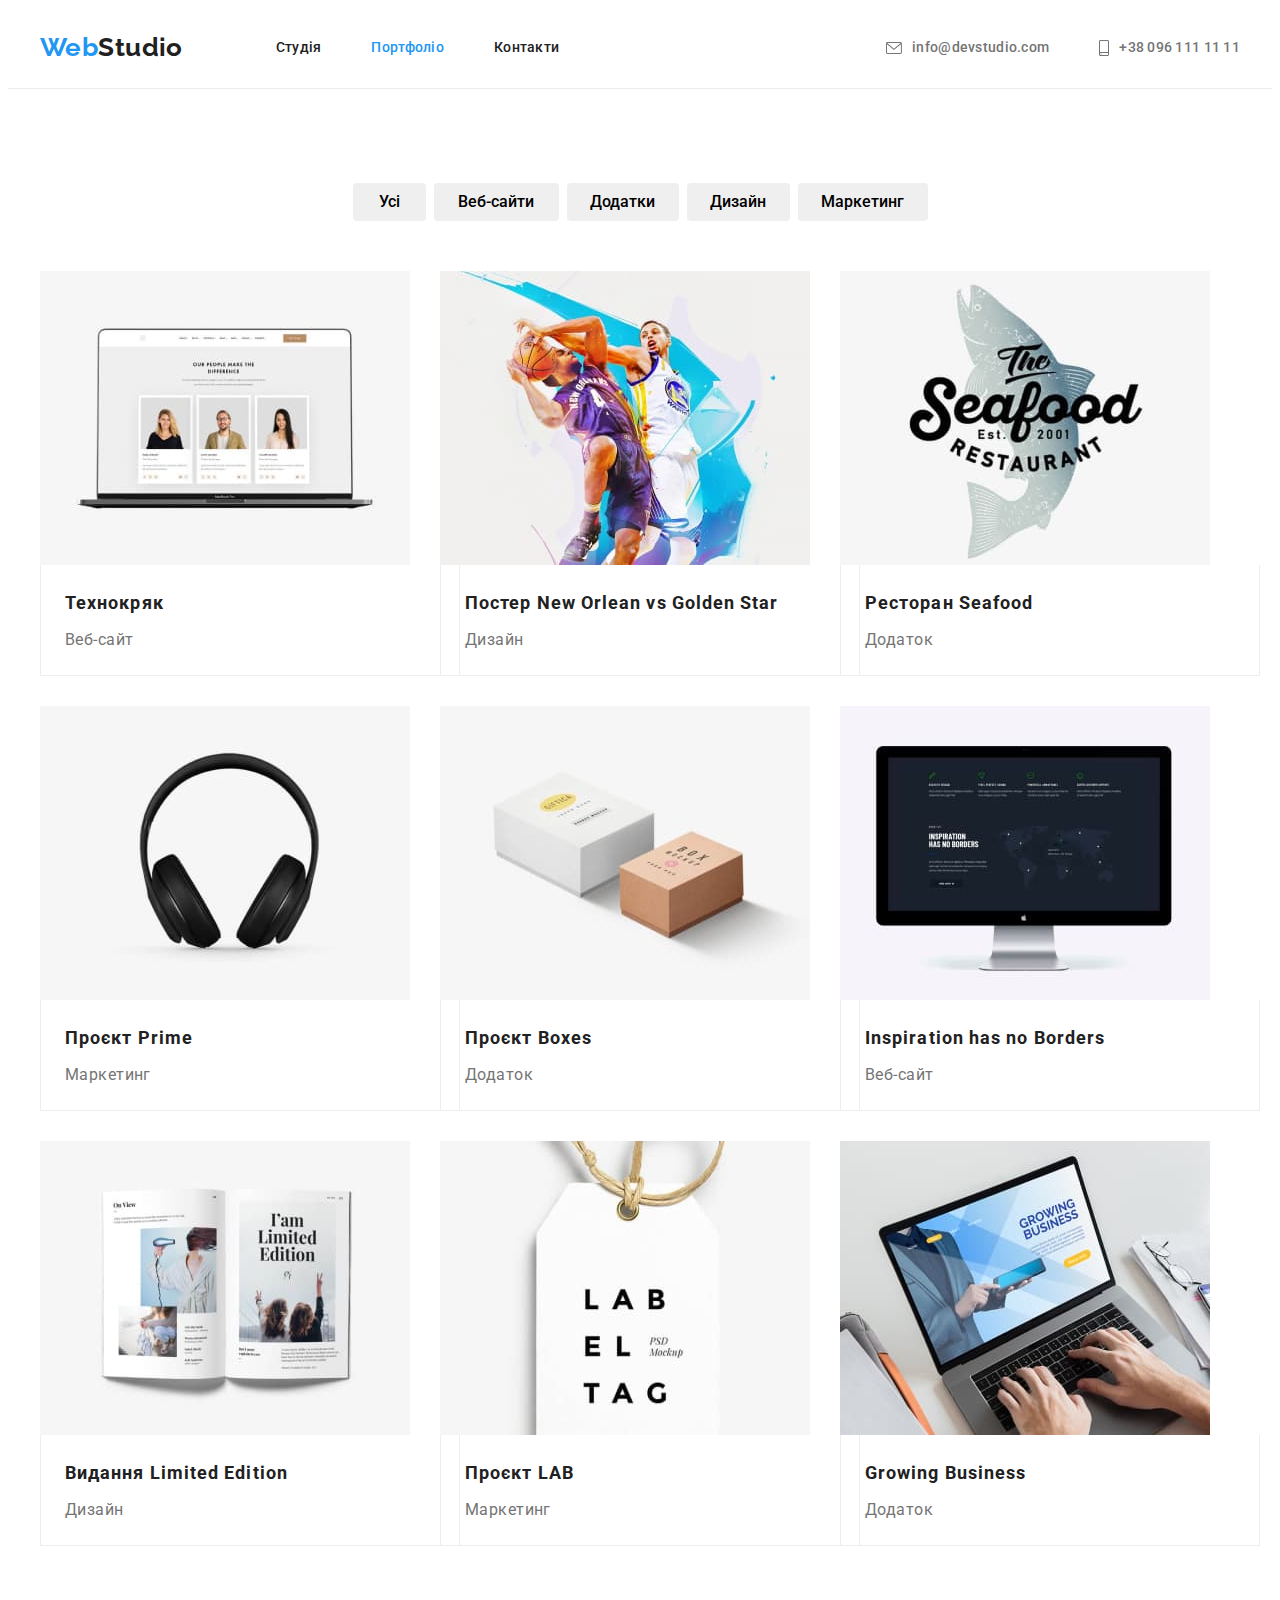
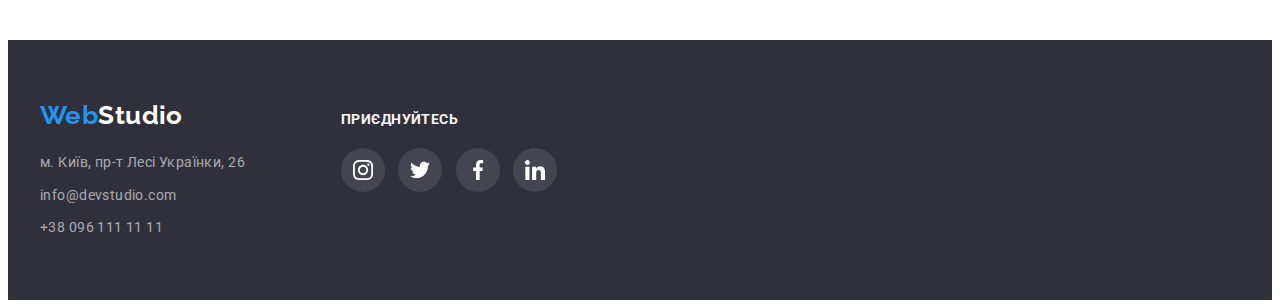
==== commit 9e678810: "add link in card portfolio" ====
--- a/portfolio.html
+++ b/portfolio.html
@@ -71,67 +71,85 @@
             </ul>   
             <ul class="pic-list">
                 <li class="photos-list">
+                <a href="" class="link-content">
                     <img src="./images/techno.jpg" class="img-item" width="370" height="294" alt="Зображення Ноутбук">
                     <div class="cards">
                         <h2 class="pic-title">Технокряк</h2>
                         <p class="pic-paragraph">Веб-сайт</p>
                     </div>
-                </li>
-                <li class="photos-list">
+                </a>
+                </li>
+                <li class="photos-list">
+                <a href="" class="link-content">
                     <img src="./images/new-orlean.jpg" class="img-item" width="370" height="294" alt="Пострер з баскетболістами">
                     <div class="cards">   
                         <h2 class="pic-title">Постер New Orlean vs Golden Star</h2>
                         <p class="pic-paragraph">Дизайн</p>
-                    </div>    
-                </li>
-                <li class="photos-list">
+                    </div>
+                </a>    
+                </li>
+                <li class="photos-list">
+                <a href="#" class="link-content">
                     <img src="./images/restoran.jpg" class="img-item" width="370" height="294" alt="Постер ресторану">
                     <div class="cards">    
                         <h2 class="pic-title">Ресторан Seafood</h2>
                         <p class="pic-paragraph">Додаток</p>
-                    </div>    
-                </li>
-                <li class="photos-list">
+                    </div> 
+                </a>   
+                </li>
+                <li class="photos-list">
+                <a href="" class="link-content">
                     <img src="./images/prime.jpg" class="img-item" width="370" height="294" alt="Зображення навушники">
                     <div class="cards">   
                         <h2 class="pic-title">Проєкт Prime</h2>
                         <p class="pic-paragraph">Маркетинг</p>
                     </div>
-                </li>
-                <li class="photos-list">
+                </a>
+                </li>
+                <li class="photos-list">
+                <a href="" class="link-content">
                     <img src="./images/boxes.jpg" class="img-item" width="370" height="294" alt="Зображення дві коробки ">
                     <div class="cards">   
                         <h2 class="pic-title">Проєкт Boxes</h2>
                         <p class="pic-paragraph">Додаток</p>
                     </div>
-                </li>
-                <li class="photos-list">
+                </a>
+                </li>
+                <li class="photos-list">
+                <a href="" class="link-content">
                     <img src="./images/inspiration.jpg" class="img-item" width="370" height="294" alt="Зображення монітор">
                     <div class="cards">    
                         <h2 class="pic-title">Inspiration has no Borders</h2>
                         <p class="pic-paragraph">Веб-сайт</p>
                     </div>
-                </li>
-                <li class="photos-list">
+                </a>
+                </li>
+                <li class="photos-list">
+                <a href="" class="link-content">
                     <img src="./images/limited.jpg" class="img-item" width="370" height="294" alt="Зображення відкрита книга">
                     <div class="cards">    
                         <h2 class="pic-title">Видання Limited Edition</h2>
                         <p class="pic-paragraph">Дизайн</p>
                     </div>
-                </li>
-                <li class="photos-list">
+                </a>
+                </li>
+                <li class="photos-list">
+                <a href="" class="link-content">
                     <img src="./images/lab.jpg" class="img-item" width="370" height="294" alt="Зображення лейба">
                     <div class="cards">    
                         <h2 class="pic-title">Проєкт LAB</h2>
                         <p class="pic-paragraph">Маркетинг</p>
                     </div>
-                </li>
-                <li class="photos-list">
+                </a>
+                </li>
+                <li class="photos-list">
+                <a href="" class="link-content">
                     <img src="./images/growing.jpg" class="img-item" width="370" height="294" alt="Зображення робота за на ноутбуці">
                     <div class="cards">    
                         <h2 class="pic-title">Growing Business</h2>
                         <p class="pic-paragraph">Додаток</p>
                     </div>
+                </a>
                 </li>
             </ul>
         </div>
@@ -141,9 +159,9 @@
         <!--Підвал-->
         <footer class="footer">
             <div class="container footer-item">
-                <div class="footer-div">
+            <div class="adress-div">
+                <a href="./index.html" class="logo-footer"><span class="logo-web">Web</span>Studio</a>
                 <address class="address">
-                <a href="./index.html" class="logo-footer"><span class="logo-web">Web</span>Studio</a>
                     <ul class="site-nav-footer">
                         <li>
                             <a href="https://goo.gl/maps/zZceFbnyoAsrNm7R6" class="address-items" rel="noreferrer noopener" target="_blank">м. Київ, пр-т Лесі Українки, 26</a>
@@ -152,10 +170,11 @@
                             <a href="mailto:info@devstudio.com" class="address-items">info@devstudio.com</a>
                         </li>
                         <li>
-                            <a href="tel:+380961111111" class="address-items link-end">+38 096 111 11 11</a>
+                            <a href="tel:+380961111111" class="address-items">+38 096 111 11 11</a>
                         </li>
                     </ul>
                 </address>
+            </div>
                 <div class="div-fot">
                     <h3 class="footer-title">приєднуйтесь</h3>
                     <ul class="footer-list">
@@ -189,7 +208,6 @@
                         </li>
                     </ul>
                 </div>
-            </div>
             </div>
             </footer>
     </body>
--- a/css/style.css
+++ b/css/style.css
@@ -197,10 +197,8 @@
 
 .header-link {
     display: flex;
-    margin-right: 10px;
     align-items: center;
     justify-content: center;
-
 }
 
 
@@ -208,6 +206,10 @@
 .header-link:hover
  {
     fill: var(--acent-color);
+}
+
+.header-link {
+     fill: var(--secondary-texy-color); 
 }
 
 /* ------------Декоративні елементи------------*/
@@ -497,9 +499,13 @@
 .team-item-socialm {
  width: 44px;
  height: 44px;
- margin-bottom: 30px;
- 
-}
+}
+
+.team-list-socialm {
+    padding-bottom: 30px;
+}
+
+
 .team-item-socialm:not(:last-child) {
 margin-right: 10px;
 }
@@ -521,21 +527,18 @@
     fill: var(--primary-fon-color);
 }
 
+
+.team-soc-link:focus .team-soc-icon {
+    fill: var(--primary-fon-color);
+}
+
 .team-soc-icon {
     fill: var(--primery-icon-color);
 }
 
 /* ------------Наші клієнти------------*/
-.section-clients {
-    background-color: var(--work-fon-color);
-}
-.list-client {
-    display: flex;
-    justify-content: center;
-
-}
-.client-header {
-    
+
+.client-title {
     font-size: 36px;
     line-height: 1.16;
     text-align: center;
@@ -544,48 +547,81 @@
     align-items: center;
     margin-bottom: 50px;
 }
+
+.clients-div {
+    background-color: var(--primary-fon-color);
+}
+
+
+.list-client {
+    display: flex;
+    justify-content: center;
+    align-items: center;
+}
+
+
+.icon-clients {
+    width: 106px;
+    height: 60px;  
+}
+
 .company {
     width: 170px;
     height: 92px;
+    
+    
+    
+}
+
+.client-item {
+    width: 100%;
+    height: 100%;  
+    display: flex;
+    padding:  16px 32px;
     border: 1px solid var(--border-clients-color);
     border-radius: 4px;
+    
     align-items: center;
-    justify-content: center;
-}
-
-.company:focus,
-.company:hover {
-    border: 1px solid var(--acent-color);
-}
-
-.icon-clients:focus,
-.icon-clients:hover {
-    fill: var(--acent-color);
-}
-    
+    }
+
+
 .company:not(:last-child) {
     margin-right: 30px;
 }
+
+
 .icon-clients {
-    display: inline-block;
-    align-items: center;
-    justify-content: center;
-    padding: auto;
     width: 106px;
     height: 60px;  
 }
 
+
+.client-item:hover {
+    border: 1px solid var(--acent-color);
+}
+
+.client-item:focus {
+    border: 1px solid var(--acent-color);
+}
+
 .icon-clients {
     fill: var(--primery-icon-color);
 }
 
-.company {
-    display: inline-flex;
-    padding: 16px 32px;
-    align-items: center;
-    justify-content: center;
-
-}
+.client-item:hover .icon-clients {
+    fill: var(--acent-color);
+}
+
+
+.client-item:focus .icon-clients {
+    fill: var(--acent-color);
+}
+
+.client-item:hover  {
+    border-radius: 4px;
+    fill: var(--acent-color);
+}
+
 
 /* ------------Підвал------------*/
 
@@ -663,11 +699,20 @@
     fill: var(--primary-fon-color);
 }
 
-.footer-soc-lincs:focus,
+
 .footer-soc-lincs:hover {
     background-color: var(--acent-color);
 }
-
+.footer-icon-linc:focus {
+    background-color: var(--acent-color);
+}
+
+
+.footer-icon-linc {
+    width: 100%;
+    height: 100%;
+    border-radius: 50%;
+}
 
 .footer-soc-lincs:not(:last-child) {
     margin-right: 10px;
@@ -678,9 +723,10 @@
     justify-content: center;
     align-items: center;
 }
-.footer-div {
-    display: flex;
-    align-items: center;
+
+
+.footer-item {
+    align-items: baseline;
 }
 
 .logo-footer {
@@ -689,6 +735,19 @@
 
 .div-fot .fot-portfolio {
     margin-bottom: 30px;
+}
+
+.div-fot {
+    display: inline-block;
+}
+
+
+.adress-div {
+    display: inline-block;
+}
+
+.footer-item {
+    display: flex;
 }
 
 
@@ -745,21 +804,21 @@
 .photos-list:nth-last-child(-n+3) {
     margin-bottom: 0;
 }
-.photos-list:hover
- {
-    box-shadow: 0px 3px 1px
-     rgba(0, 0, 0, 0.1), 0px 1px 2px 
-     rgba(0, 0, 0, 0.08), 0px 2px 2px
-     rgba(0, 0, 0, 0.12);
-    border-radius: 4px;
-}
-
-.photos-list:focus {
-    box-shadow: 0px 3px 1px
-     rgba(0, 0, 0, 0.1), 0px 1px 2px 
-     rgba(0, 0, 0, 0.08), 0px 2px 2px
-     rgba(0, 0, 0, 0.12);
-    border-radius: 4px;
+ 
+
+.link-content:hover {
+    box-shadow: 0px 1px 1px
+   rgba(0, 0, 0, 0.12), 0px 4px 4px
+   rgba(0, 0, 0, 0.06), 1px 4px 6px
+   rgba(0, 0, 0, 0.16);
+}
+
+
+.link-content:focus  {
+    box-shadow: 0px 1px 1px
+   rgba(0, 0, 0, 0.12), 0px 4px 4px
+   rgba(0, 0, 0, 0.06), 1px 4px 6px
+   rgba(0, 0, 0, 0.16);
 }
 .buttons-filters {
     display: flex;
@@ -790,3 +849,13 @@
     margin-bottom: 4px;
 }
 
+.link-content {
+    width: 100%;
+    height: 100%;
+    text-decoration: none;
+    display: inline-block;
+
+}
+
+
+
